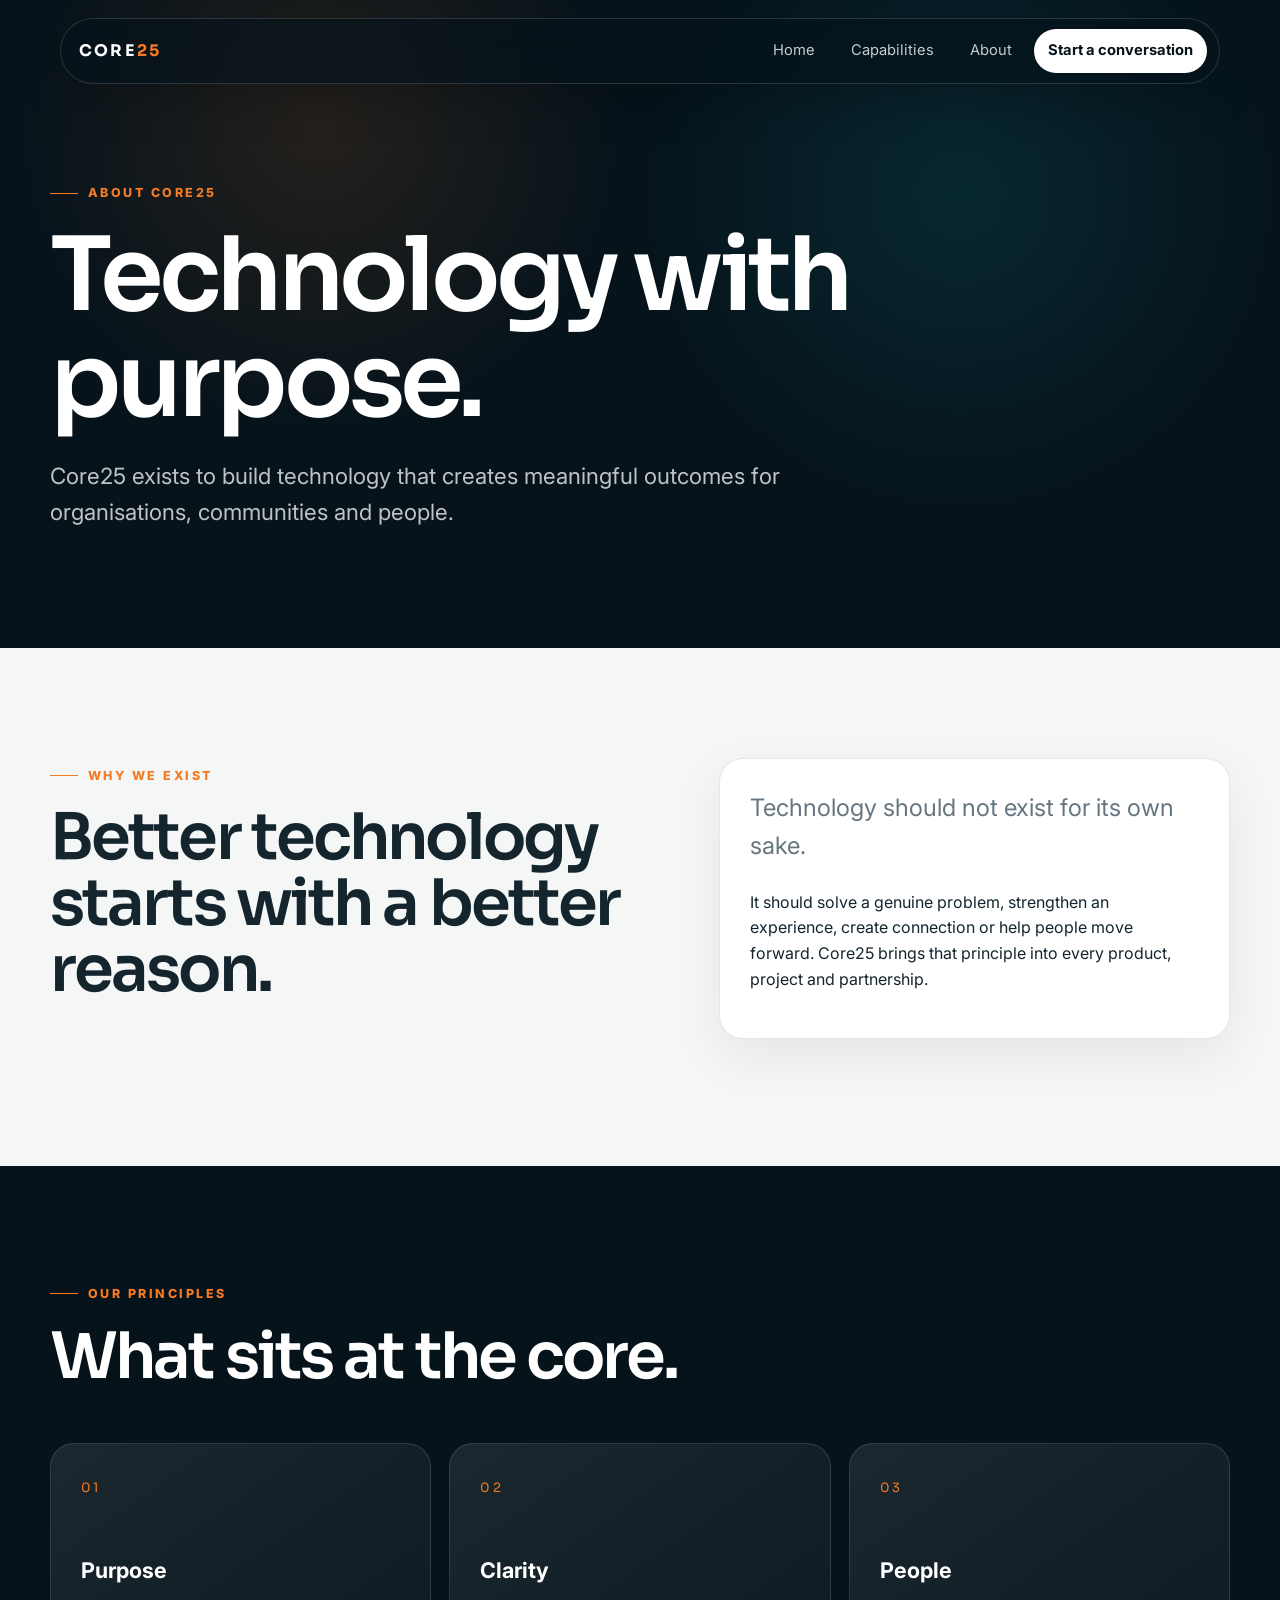
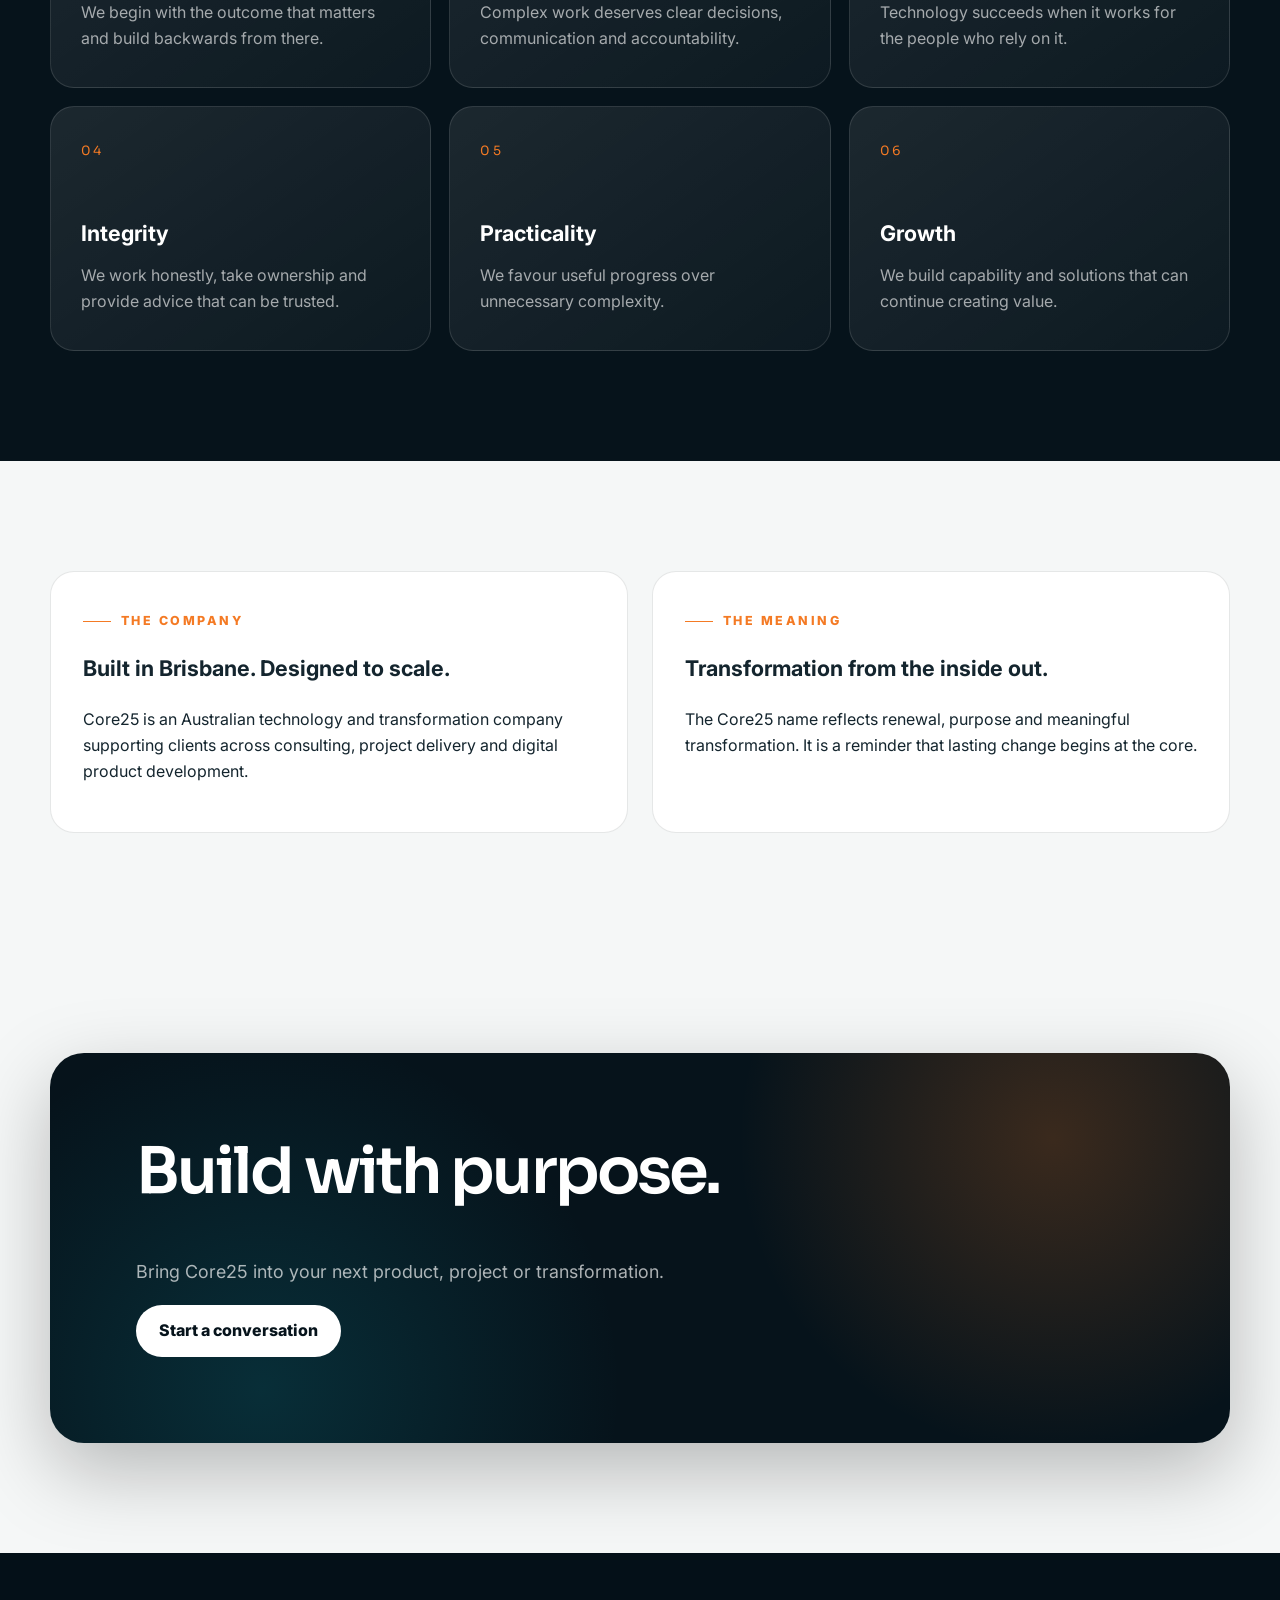
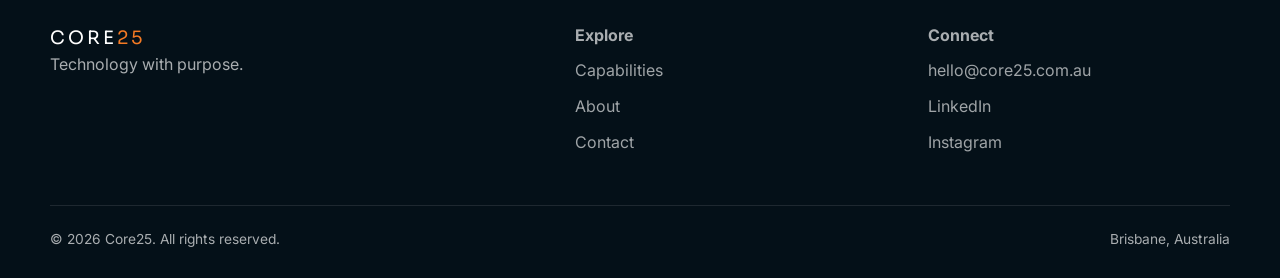
==== about.html @ 7debd897 "Add files via upload" ====
<!DOCTYPE html><html lang="en-AU"><head><meta charset="UTF-8"><meta name="viewport" content="width=device-width,initial-scale=1"><meta name="theme-color" content="#06131b"><link rel="preconnect" href="https://fonts.googleapis.com"><link rel="preconnect" href="https://fonts.gstatic.com" crossorigin><link href="https://fonts.googleapis.com/css2?family=Inter:wght@400;500;600;700&family=Sora:wght@500;600;700&display=swap" rel="stylesheet"><link rel="stylesheet" href="css/styles.css"><title>About | Core25</title><meta name="description" content="Core25 is a Brisbane technology and transformation company building practical digital solutions around people."></head><body><header class="site-header"><div class="nav-shell"><a class="brand" href="index.html">CORE<span>25</span></a><button class="menu" aria-label="Toggle navigation" aria-expanded="false">☰</button><nav class="nav-links"><a href="index.html">Home</a><a href="services.html">Capabilities</a><a href="about.html">About</a><a class="cta" href="contact.html">Start a conversation</a></nav></div></header><main>
<section class="page-hero"><div class="container reveal"><span class="kicker">About Core25</span><h1 class="display">Technology with purpose.</h1><p class="lead">Core25 exists to build technology that creates meaningful outcomes for organisations, communities and people.</p></div></section>
<section class="section light"><div class="container split"><div class="reveal"><span class="kicker">Why we exist</span><h2 class="display">Better technology starts with a better reason.</h2></div><div class="panel reveal"><p class="copy-lg">Technology should not exist for its own sake.</p><p>It should solve a genuine problem, strengthen an experience, create connection or help people move forward. Core25 brings that principle into every product, project and partnership.</p></div></div></section>
<section class="section dark"><div class="container"><span class="kicker">Our principles</span><h2 class="display">What sits at the core.</h2><div class="card-grid">
<article class="card reveal"><span class="num">01</span><h3>Purpose</h3><p>We begin with the outcome that matters and build backwards from there.</p></article>
<article class="card reveal"><span class="num">02</span><h3>Clarity</h3><p>Complex work deserves clear decisions, communication and accountability.</p></article>
<article class="card reveal"><span class="num">03</span><h3>People</h3><p>Technology succeeds when it works for the people who rely on it.</p></article>
<article class="card reveal"><span class="num">04</span><h3>Integrity</h3><p>We work honestly, take ownership and provide advice that can be trusted.</p></article>
<article class="card reveal"><span class="num">05</span><h3>Practicality</h3><p>We favour useful progress over unnecessary complexity.</p></article>
<article class="card reveal"><span class="num">06</span><h3>Growth</h3><p>We build capability and solutions that can continue creating value.</p></article>
</div></div></section>
<section class="section light"><div class="container about-grid"><article class="about-card reveal"><span class="kicker">The company</span><h3>Built in Brisbane. Designed to scale.</h3><p>Core25 is an Australian technology and transformation company supporting clients across consulting, project delivery and digital product development.</p></article><article class="about-card reveal"><span class="kicker">The meaning</span><h3>Transformation from the inside out.</h3><p>The Core25 name reflects renewal, purpose and meaningful transformation. It is a reminder that lasting change begins at the core.</p></article></div></section>
<section class="section light"><div class="container"><div class="cta-panel reveal"><h2 class="display">Build with purpose.</h2><p>Bring Core25 into your next product, project or transformation.</p><a class="btn btn-primary" href="contact.html">Start a conversation</a></div></div></section>
</main><footer class="footer"><div class="container"><div class="footer-grid"><div><div class="footer-brand">CORE<span>25</span></div><p>Technology with purpose.</p></div><div class="footer-links"><strong>Explore</strong><a href="services.html">Capabilities</a><a href="about.html">About</a><a href="contact.html">Contact</a></div><div class="footer-links"><strong>Connect</strong><a href="mailto:hello@core25.com.au">hello@core25.com.au</a><a href="#">LinkedIn</a><a href="#">Instagram</a></div></div><div class="footer-bottom"><span>© <span data-year></span> Core25. All rights reserved.</span><span>Brisbane, Australia</span></div></div></footer><script src="js/app.js"></script></body></html>
---- css/styles.css ----
:root{--ink:#06131b;--navy:#0b1f2a;--navy2:#113142;--teal:#11a9bb;--orange:#f47a24;--white:#fff;--paper:#f5f7f7;--text:#14252e;--muted:#667680;--line:rgba(255,255,255,.14);--darkline:rgba(6,19,27,.1);--shadow:0 28px 80px rgba(0,0,0,.26);--radius:24px;--container:1180px}
*{box-sizing:border-box}html{scroll-behavior:smooth}body{margin:0;font-family:Inter,system-ui,sans-serif;color:var(--text);background:var(--paper);line-height:1.6;overflow-x:hidden}img{max-width:100%;display:block}a{color:inherit}button,input,textarea,select{font:inherit}
.container{width:min(calc(100% - 40px),var(--container));margin:auto}.section{padding:110px 0;position:relative}.dark{background:var(--ink);color:var(--white)}.navy{background:var(--navy);color:var(--white)}.light{background:var(--paper)}
.kicker{display:inline-flex;align-items:center;gap:10px;color:var(--orange);font-size:.78rem;font-weight:800;letter-spacing:.2em;text-transform:uppercase;margin-bottom:20px}.kicker:before{content:"";width:28px;height:1px;background:currentColor}
.display{font-family:Sora,sans-serif;font-weight:600;letter-spacing:-.045em;line-height:1.03}h1,h2,h3,p{margin-top:0}h1{font-size:clamp(3.4rem,8vw,7rem)}h2{font-size:clamp(2.35rem,5vw,4.7rem)}h3{font-size:1.35rem}.lead{font-size:clamp(1.08rem,2vw,1.4rem);max-width:760px;color:rgba(255,255,255,.75)}
.site-header{position:fixed;top:18px;left:0;right:0;z-index:100}.nav-shell{width:min(calc(100% - 28px),1160px);margin:auto;padding:10px 12px 10px 18px;border:1px solid rgba(255,255,255,.14);background:rgba(6,19,27,.66);backdrop-filter:blur(18px);border-radius:999px;display:flex;align-items:center;justify-content:space-between;box-shadow:0 16px 44px rgba(0,0,0,.18)}.brand{font-family:Sora,sans-serif;font-weight:700;letter-spacing:.14em;text-decoration:none;color:#fff}.brand span{color:var(--orange)}.nav-links{display:flex;align-items:center;gap:8px}.nav-links a{color:rgba(255,255,255,.78);text-decoration:none;padding:10px 14px;border-radius:999px;font-size:.92rem}.nav-links a:hover,.nav-links a.active{color:#fff;background:rgba(255,255,255,.08)}.nav-links .cta{background:#fff;color:var(--ink);font-weight:700}.menu{display:none;background:transparent;border:0;color:#fff;font-size:1.3rem}
.hero{min-height:100svh;display:grid;place-items:center;padding:150px 0 84px;color:#fff;overflow:hidden;background:radial-gradient(circle at 73% 30%,rgba(17,169,187,.17),transparent 30%),radial-gradient(circle at 25% 30%,rgba(244,122,36,.16),transparent 32%),linear-gradient(180deg,#07141d,#06131b)}.hero-grid{display:grid;grid-template-columns:1.08fr .92fr;align-items:center;gap:60px}.hero h1{margin-bottom:26px}.hero h1 span{color:var(--orange)}.actions{display:flex;flex-wrap:wrap;gap:14px;margin-top:34px}.btn{display:inline-flex;align-items:center;justify-content:center;min-height:52px;padding:0 22px;border-radius:999px;text-decoration:none;font-weight:800;border:1px solid transparent;transition:.2s ease}.btn:hover{transform:translateY(-2px)}.btn-primary{background:#fff;color:var(--ink)}.btn-secondary{border-color:rgba(255,255,255,.2);color:#fff;background:rgba(255,255,255,.04)}.btn-dark{background:var(--ink);color:#fff}.btn-orange{background:var(--orange);color:#fff}.hero-art{position:relative;display:grid;place-items:center}.hero-logo{width:min(100%,520px);filter:drop-shadow(0 30px 70px rgba(0,0,0,.35));animation:float 7s ease-in-out infinite}@keyframes float{50%{transform:translateY(-14px)}}.orbit{position:absolute;inset:10%;border:1px solid rgba(255,255,255,.08);border-radius:50%;animation:spin 26s linear infinite}.orbit:before,.orbit:after{content:"";position:absolute;width:9px;height:9px;border-radius:50%}.orbit:before{background:var(--orange);top:14%;left:10%;box-shadow:0 0 24px var(--orange)}.orbit:after{background:var(--teal);right:8%;bottom:17%;box-shadow:0 0 24px var(--teal)}@keyframes spin{to{transform:rotate(360deg)}}
.trust{background:var(--ink);color:rgba(255,255,255,.58);border-top:1px solid var(--line)}.trust-row{min-height:86px;display:flex;align-items:center;justify-content:space-between;gap:24px;flex-wrap:wrap}.trust-row span{font-size:.84rem;text-transform:uppercase;letter-spacing:.12em}
.split{display:grid;grid-template-columns:1.08fr .92fr;gap:70px;align-items:start}.panel{background:#fff;border:1px solid var(--darkline);border-radius:var(--radius);padding:30px;box-shadow:0 18px 50px rgba(6,19,27,.07)}.copy-lg{font-size:clamp(1.15rem,2vw,1.5rem);color:var(--muted)}
.card-grid{display:grid;grid-template-columns:repeat(3,1fr);gap:18px;margin-top:52px}.card{padding:30px;min-height:245px;border-radius:var(--radius);border:1px solid rgba(255,255,255,.12);background:linear-gradient(145deg,rgba(255,255,255,.09),rgba(255,255,255,.03));transition:.25s ease}.card:hover{transform:translateY(-6px);border-color:rgba(244,122,36,.55)}.num{color:var(--orange);font-family:Sora,sans-serif;font-size:.8rem;letter-spacing:.18em}.card h3{margin:54px 0 12px}.card p{color:rgba(255,255,255,.62);margin:0}
.values{display:grid;grid-template-columns:repeat(4,1fr);gap:18px;margin-top:50px}.value{padding:28px 24px;border-top:1px solid var(--darkline)}.value-icon{width:44px;height:44px;border-radius:14px;display:grid;place-items:center;background:linear-gradient(135deg,rgba(244,122,36,.16),rgba(17,169,187,.14));color:var(--orange);font-weight:800;margin-bottom:28px}.value p{color:var(--muted)}
.process{display:grid;grid-template-columns:.8fr 1.2fr;gap:70px}.steps{display:grid;gap:14px}.step{padding:24px 26px;border:1px solid rgba(255,255,255,.12);border-radius:16px;background:rgba(255,255,255,.045);display:grid;grid-template-columns:64px 1fr;gap:18px}.step b{color:var(--orange)}.step p{margin:0;color:rgba(255,255,255,.62)}
.products{background:radial-gradient(circle at 70% 40%,rgba(17,169,187,.16),transparent 35%),linear-gradient(135deg,#0a1b25,#0f2b39);color:#fff}.product-grid{display:grid;grid-template-columns:1fr 1fr;gap:70px;align-items:center}.product-stack{display:grid;gap:14px}.product{padding:24px;border-radius:16px;background:rgba(255,255,255,.065);border:1px solid rgba(255,255,255,.12)}.product strong{display:block;margin-bottom:6px}.product span{color:rgba(255,255,255,.6)}
.cta-panel{position:relative;overflow:hidden;border-radius:34px;padding:clamp(44px,7vw,86px);color:#fff;background:radial-gradient(circle at 85% 22%,rgba(244,122,36,.22),transparent 30%),radial-gradient(circle at 18% 86%,rgba(17,169,187,.18),transparent 35%),var(--ink);box-shadow:var(--shadow)}.cta-panel h2{max-width:780px}.cta-panel p{max-width:660px;color:rgba(255,255,255,.67);font-size:1.12rem}
.page-hero{min-height:72vh;display:grid;align-items:end;padding:170px 0 90px;color:#fff;background:radial-gradient(circle at 75% 30%,rgba(17,169,187,.14),transparent 30%),radial-gradient(circle at 25% 20%,rgba(244,122,36,.13),transparent 28%),var(--ink)}.page-hero h1{max-width:960px;margin-bottom:24px}
.detail-grid,.about-grid,.contact-grid{display:grid;grid-template-columns:repeat(2,1fr);gap:24px}.detail,.about-card,.contact-card{background:#fff;border:1px solid var(--darkline);border-radius:var(--radius);padding:32px}.detail ul,.about-card ul{padding-left:20px;color:var(--muted)}
.form{display:grid;gap:16px}.field{display:grid;gap:8px}.field label{font-weight:700;font-size:.9rem}.field input,.field textarea,.field select{width:100%;border:1px solid rgba(6,19,27,.14);background:#fbfcfc;border-radius:14px;min-height:52px;padding:13px 15px}.field textarea{min-height:150px;resize:vertical}.message{min-height:24px;color:var(--muted)}
.footer{background:#041018;color:rgba(255,255,255,.66);padding:70px 0 28px}.footer-grid{display:grid;grid-template-columns:1.1fr .7fr .7fr;gap:50px}.footer-brand{font-family:Sora,sans-serif;font-size:1.15rem;color:#fff;letter-spacing:.16em}.footer-brand span{color:var(--orange)}.footer-links{display:grid;gap:10px}.footer-links a{text-decoration:none;color:rgba(255,255,255,.62)}.footer-bottom{margin-top:50px;padding-top:22px;border-top:1px solid rgba(255,255,255,.1);display:flex;justify-content:space-between;gap:20px;flex-wrap:wrap;font-size:.86rem}
.reveal{opacity:0;transform:translateY(22px);transition:opacity .7s ease,transform .7s ease}.reveal.visible{opacity:1;transform:none}
@media(max-width:980px){.hero-grid,.split,.process,.product-grid,.detail-grid,.about-grid,.contact-grid{grid-template-columns:1fr}.hero-copy{text-align:center}.hero .lead{margin:auto}.actions{justify-content:center}.hero-art{order:-1}.hero-logo{width:min(72vw,420px)}.card-grid{grid-template-columns:repeat(2,1fr)}.values{grid-template-columns:repeat(2,1fr)}.footer-grid{grid-template-columns:1fr 1fr}}
@media(max-width:760px){.section{padding:82px 0}.site-header{top:10px}.menu{display:block}.nav-links{display:none;position:absolute;left:14px;right:14px;top:70px;padding:12px;background:rgba(6,19,27,.97);border:1px solid rgba(255,255,255,.12);border-radius:22px;flex-direction:column}.nav-links.open{display:flex}.nav-links a{text-align:center}.card-grid,.values,.footer-grid{grid-template-columns:1fr}.trust-row{justify-content:center;padding:22px 0}.trust-row span:first-child{width:100%;text-align:center}.hero{padding-top:125px}.page-hero{min-height:64vh;padding-top:140px}}
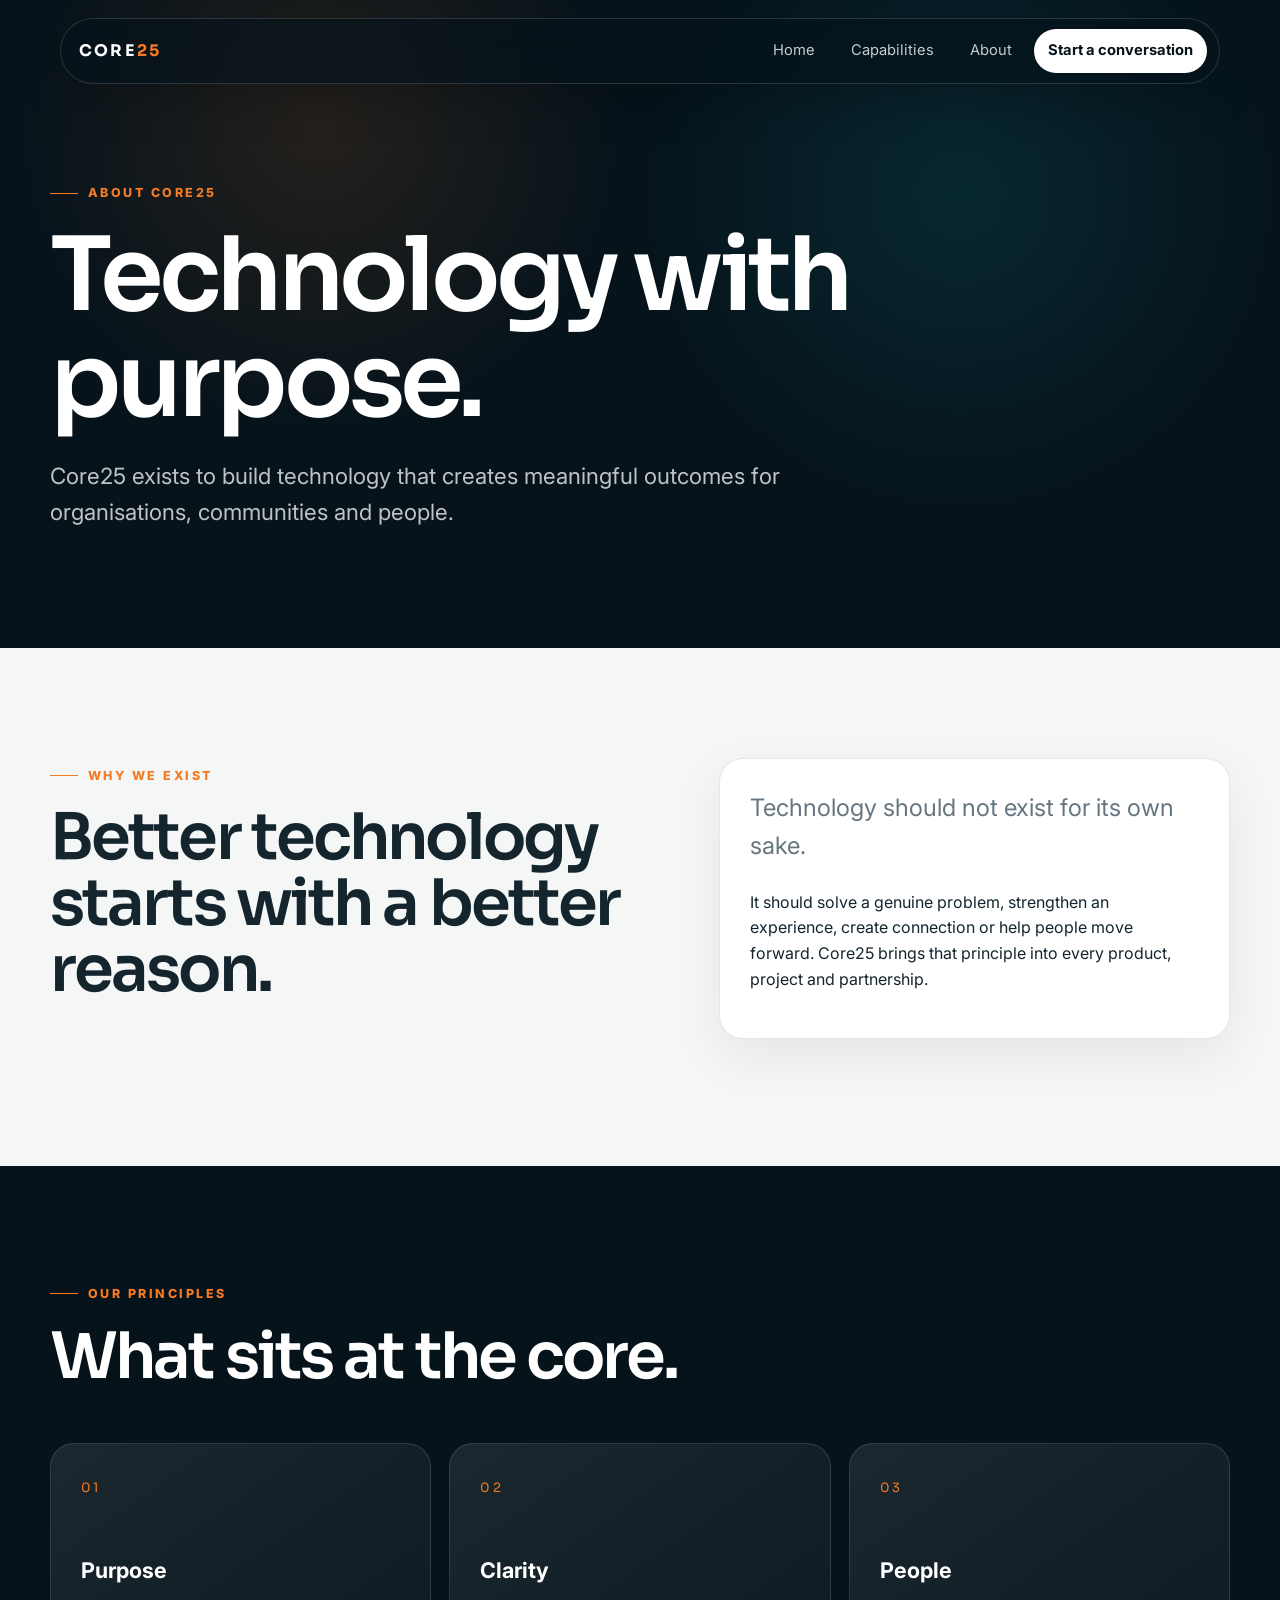
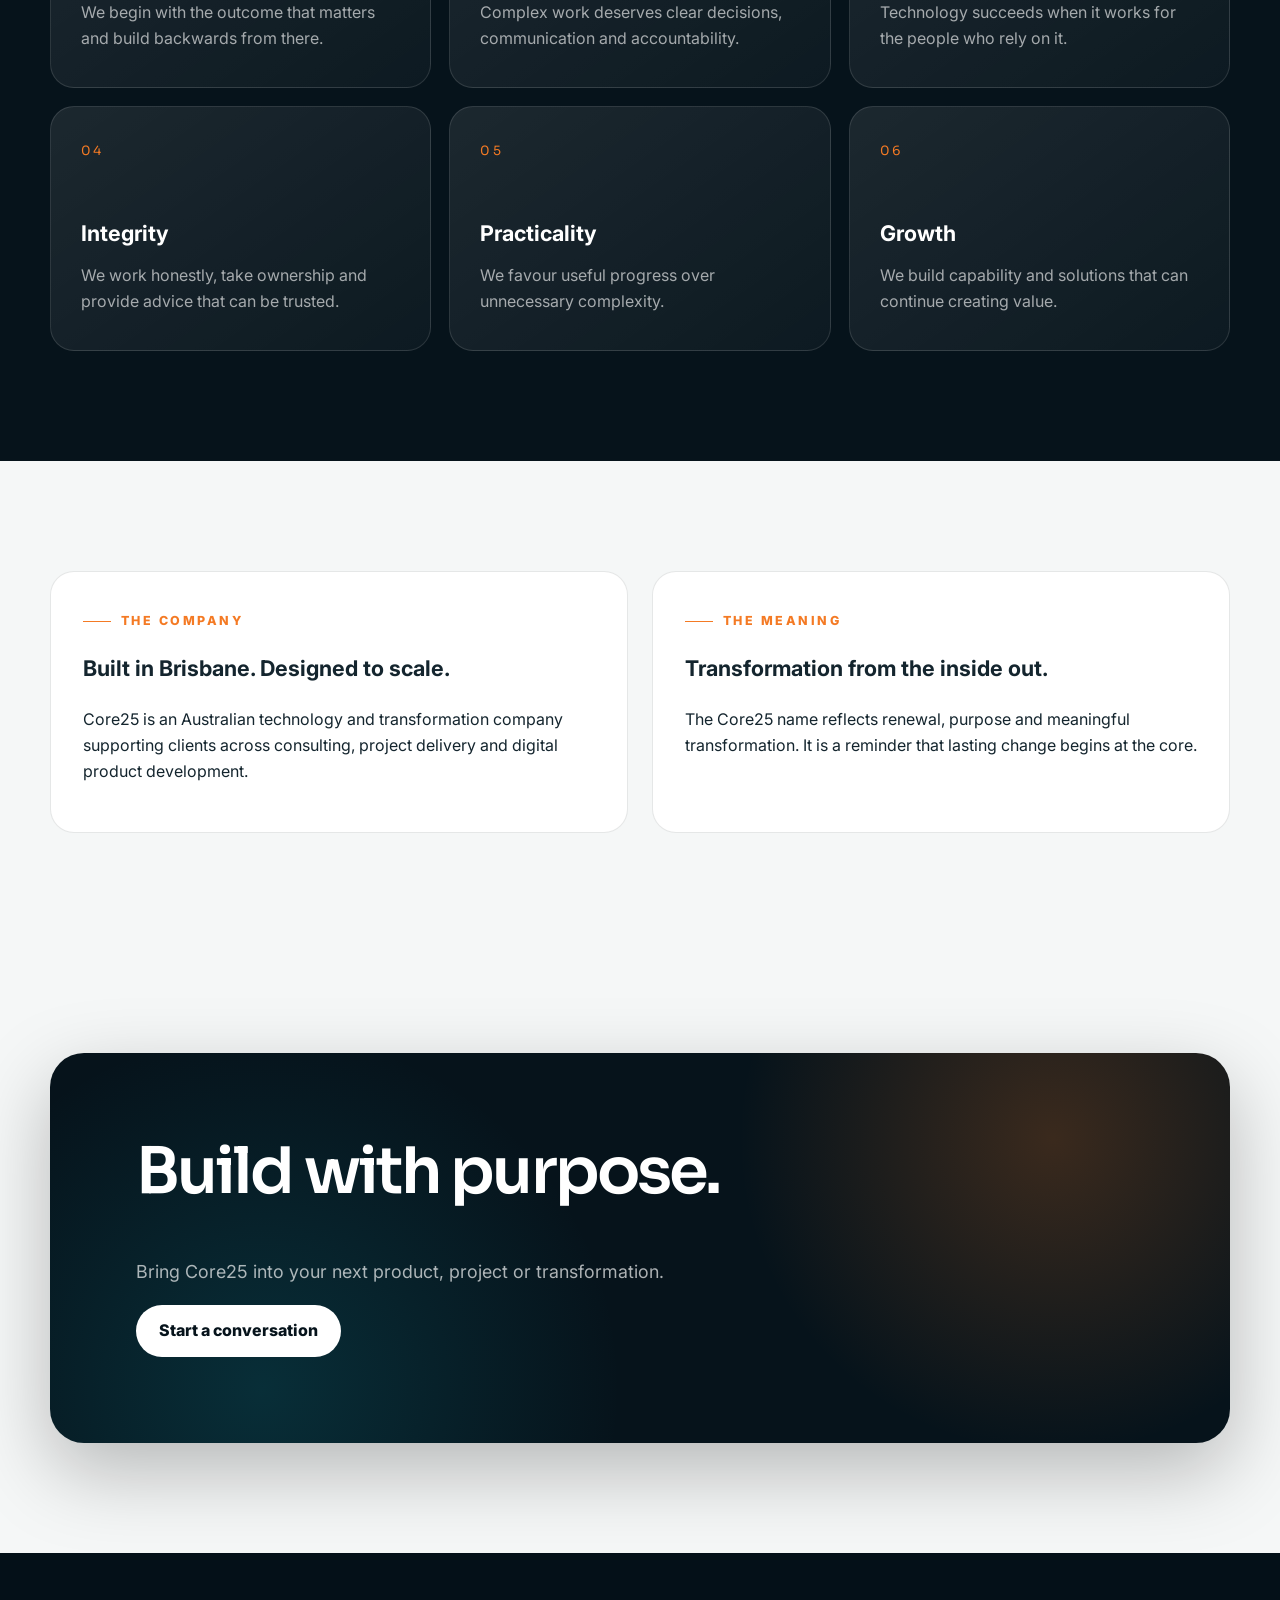
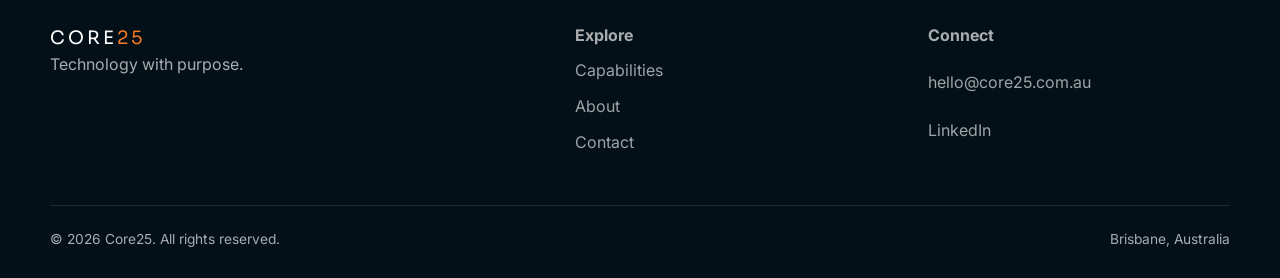
==== commit 1ae4dda1: "Update Core25 social links" ====
--- a/about.html
+++ b/about.html
@@ -11,4 +11,4 @@
 </div></div></section>
 <section class="section light"><div class="container about-grid"><article class="about-card reveal"><span class="kicker">The company</span><h3>Built in Brisbane. Designed to scale.</h3><p>Core25 is an Australian technology and transformation company supporting clients across consulting, project delivery and digital product development.</p></article><article class="about-card reveal"><span class="kicker">The meaning</span><h3>Transformation from the inside out.</h3><p>The Core25 name reflects renewal, purpose and meaningful transformation. It is a reminder that lasting change begins at the core.</p></article></div></section>
 <section class="section light"><div class="container"><div class="cta-panel reveal"><h2 class="display">Build with purpose.</h2><p>Bring Core25 into your next product, project or transformation.</p><a class="btn btn-primary" href="contact.html">Start a conversation</a></div></div></section>
-</main><footer class="footer"><div class="container"><div class="footer-grid"><div><div class="footer-brand">CORE<span>25</span></div><p>Technology with purpose.</p></div><div class="footer-links"><strong>Explore</strong><a href="services.html">Capabilities</a><a href="about.html">About</a><a href="contact.html">Contact</a></div><div class="footer-links"><strong>Connect</strong><a href="mailto:hello@core25.com.au">hello@core25.com.au</a><a href="#">LinkedIn</a><a href="#">Instagram</a></div></div><div class="footer-bottom"><span>© <span data-year></span> Core25. All rights reserved.</span><span>Brisbane, Australia</span></div></div></footer><script src="js/app.js"></script></body></html>+</main><footer class="footer"><div class="container"><div class="footer-grid"><div><div class="footer-brand">CORE<span>25</span></div><p>Technology with purpose.</p></div><div class="footer-links"><strong>Explore</strong><a href="services.html">Capabilities</a><a href="about.html">About</a><a href="contact.html">Contact</a></div><div class="footer-links"><strong>Connect</strong><a href="mailto:hello@core25.com.au">hello@core25.com.au</a><a href="https://www.linkedin.com/in/daniel-savage-31b0a3187/" target="_blank" rel="noopener noreferrer">LinkedIn</a></div></div><div class="footer-bottom"><span>© <span data-year></span> Core25. All rights reserved.</span><span>Brisbane, Australia</span></div></div></footer><script src="js/app.js"></script></body></html>
--- a/css/styles.css
+++ b/css/styles.css
@@ -11,7 +11,7 @@
 .card-grid{display:grid;grid-template-columns:repeat(3,1fr);gap:18px;margin-top:52px}.card{padding:30px;min-height:245px;border-radius:var(--radius);border:1px solid rgba(255,255,255,.12);background:linear-gradient(145deg,rgba(255,255,255,.09),rgba(255,255,255,.03));transition:.25s ease}.card:hover{transform:translateY(-6px);border-color:rgba(244,122,36,.55)}.num{color:var(--orange);font-family:Sora,sans-serif;font-size:.8rem;letter-spacing:.18em}.card h3{margin:54px 0 12px}.card p{color:rgba(255,255,255,.62);margin:0}
 .values{display:grid;grid-template-columns:repeat(4,1fr);gap:18px;margin-top:50px}.value{padding:28px 24px;border-top:1px solid var(--darkline)}.value-icon{width:44px;height:44px;border-radius:14px;display:grid;place-items:center;background:linear-gradient(135deg,rgba(244,122,36,.16),rgba(17,169,187,.14));color:var(--orange);font-weight:800;margin-bottom:28px}.value p{color:var(--muted)}
 .process{display:grid;grid-template-columns:.8fr 1.2fr;gap:70px}.steps{display:grid;gap:14px}.step{padding:24px 26px;border:1px solid rgba(255,255,255,.12);border-radius:16px;background:rgba(255,255,255,.045);display:grid;grid-template-columns:64px 1fr;gap:18px}.step b{color:var(--orange)}.step p{margin:0;color:rgba(255,255,255,.62)}
-.products{background:radial-gradient(circle at 70% 40%,rgba(17,169,187,.16),transparent 35%),linear-gradient(135deg,#0a1b25,#0f2b39);color:#fff}.product-grid{display:grid;grid-template-columns:1fr 1fr;gap:70px;align-items:center}.product-stack{display:grid;gap:14px}.product{padding:24px;border-radius:16px;background:rgba(255,255,255,.065);border:1px solid rgba(255,255,255,.12)}.product strong{display:block;margin-bottom:6px}.product span{color:rgba(255,255,255,.6)}
+.products{background:radial-gradient(circle at 70% 40%,rgba(17,169,187,.16),transparent 35%),linear-gradient(135deg,#0a1b25,#0f2b39);color:#fff}.product-grid{display:grid;grid-template-columns:1fr 1fr;gap:70px;align-items:center}.product-stack{display:grid;gap:14px}.product{position:relative;isolation:isolate;overflow:hidden;padding:18px 20px 18px 18px;border-radius:18px;background:rgba(255,255,255,.065);border:1px solid rgba(255,255,255,.12);display:grid;grid-template-columns:82px 1fr auto;align-items:center;gap:20px;transition:.25s ease}.product:hover{border-color:rgba(255,255,255,.24);transform:translateY(-2px)}.product:after{content:"";position:absolute;inset:auto -70px -100px auto;width:190px;height:190px;border-radius:50%;background:var(--product-glow,rgba(17,169,187,.12));filter:blur(35px);z-index:-1;pointer-events:none}.product-brand{width:82px;height:82px;border-radius:15px;display:grid;place-items:center;overflow:hidden;border:1px solid rgba(255,255,255,.12);box-shadow:inset 0 1px 0 rgba(255,255,255,.12),0 12px 30px rgba(0,0,0,.18)}.pray-product{--product-glow:rgba(84,156,255,.25)}.pray-logo{background:linear-gradient(145deg,#f9fcff,#dbeaff);color:#316fc5;font:800 1.02rem/.82 Inter,sans-serif;letter-spacing:-.07em;text-align:center;text-transform:lowercase}.paladins-product{--product-glow:rgba(244,122,36,.2)}.paladins-logo{background:radial-gradient(circle at 50% 35%,#314654,#07131b 70%)}.paladins-logo img{width:108%;height:108%;object-fit:cover;object-position:center 20%;filter:drop-shadow(0 6px 10px rgba(0,0,0,.45));transform:translateY(.5%)}.future-product{grid-template-columns:1fr;padding:24px}.product-copy{min-width:0}.product strong{display:block;margin-bottom:6px}.product-copy span{display:block;color:rgba(255,255,255,.6)}.product-link{display:inline-flex;align-items:center;gap:8px;flex:0 0 auto;padding:10px 14px;border:1px solid rgba(255,255,255,.2);border-radius:999px;color:#fff;text-decoration:none;font-size:.84rem;font-weight:700;transition:.2s ease}.product-link span{color:var(--orange)}.product-link:hover{background:#fff;color:var(--ink);transform:translateY(-2px)}.product-link:focus-visible{outline:3px solid var(--orange);outline-offset:3px}
 .cta-panel{position:relative;overflow:hidden;border-radius:34px;padding:clamp(44px,7vw,86px);color:#fff;background:radial-gradient(circle at 85% 22%,rgba(244,122,36,.22),transparent 30%),radial-gradient(circle at 18% 86%,rgba(17,169,187,.18),transparent 35%),var(--ink);box-shadow:var(--shadow)}.cta-panel h2{max-width:780px}.cta-panel p{max-width:660px;color:rgba(255,255,255,.67);font-size:1.12rem}
 .page-hero{min-height:72vh;display:grid;align-items:end;padding:170px 0 90px;color:#fff;background:radial-gradient(circle at 75% 30%,rgba(17,169,187,.14),transparent 30%),radial-gradient(circle at 25% 20%,rgba(244,122,36,.13),transparent 28%),var(--ink)}.page-hero h1{max-width:960px;margin-bottom:24px}
 .detail-grid,.about-grid,.contact-grid{display:grid;grid-template-columns:repeat(2,1fr);gap:24px}.detail,.about-card,.contact-card{background:#fff;border:1px solid var(--darkline);border-radius:var(--radius);padding:32px}.detail ul,.about-card ul{padding-left:20px;color:var(--muted)}
@@ -19,4 +19,4 @@
 .footer{background:#041018;color:rgba(255,255,255,.66);padding:70px 0 28px}.footer-grid{display:grid;grid-template-columns:1.1fr .7fr .7fr;gap:50px}.footer-brand{font-family:Sora,sans-serif;font-size:1.15rem;color:#fff;letter-spacing:.16em}.footer-brand span{color:var(--orange)}.footer-links{display:grid;gap:10px}.footer-links a{text-decoration:none;color:rgba(255,255,255,.62)}.footer-bottom{margin-top:50px;padding-top:22px;border-top:1px solid rgba(255,255,255,.1);display:flex;justify-content:space-between;gap:20px;flex-wrap:wrap;font-size:.86rem}
 .reveal{opacity:0;transform:translateY(22px);transition:opacity .7s ease,transform .7s ease}.reveal.visible{opacity:1;transform:none}
 @media(max-width:980px){.hero-grid,.split,.process,.product-grid,.detail-grid,.about-grid,.contact-grid{grid-template-columns:1fr}.hero-copy{text-align:center}.hero .lead{margin:auto}.actions{justify-content:center}.hero-art{order:-1}.hero-logo{width:min(72vw,420px)}.card-grid{grid-template-columns:repeat(2,1fr)}.values{grid-template-columns:repeat(2,1fr)}.footer-grid{grid-template-columns:1fr 1fr}}
-@media(max-width:760px){.section{padding:82px 0}.site-header{top:10px}.menu{display:block}.nav-links{display:none;position:absolute;left:14px;right:14px;top:70px;padding:12px;background:rgba(6,19,27,.97);border:1px solid rgba(255,255,255,.12);border-radius:22px;flex-direction:column}.nav-links.open{display:flex}.nav-links a{text-align:center}.card-grid,.values,.footer-grid{grid-template-columns:1fr}.trust-row{justify-content:center;padding:22px 0}.trust-row span:first-child{width:100%;text-align:center}.hero{padding-top:125px}.page-hero{min-height:64vh;padding-top:140px}}
+@media(max-width:760px){.section{padding:82px 0}.site-header{top:10px}.menu{display:block}.nav-links{display:none;position:absolute;left:14px;right:14px;top:70px;padding:12px;background:rgba(6,19,27,.97);border:1px solid rgba(255,255,255,.12);border-radius:22px;flex-direction:column}.nav-links.open{display:flex}.nav-links a{text-align:center}.card-grid,.values,.footer-grid{grid-template-columns:1fr}.trust-row{justify-content:center;padding:22px 0}.trust-row span:first-child{width:100%;text-align:center}.hero{padding-top:125px}.page-hero{min-height:64vh;padding-top:140px}.product{grid-template-columns:70px 1fr;align-items:center}.product-brand{width:70px;height:70px}.product-link{grid-column:2;justify-self:start}.future-product{grid-template-columns:1fr}}
